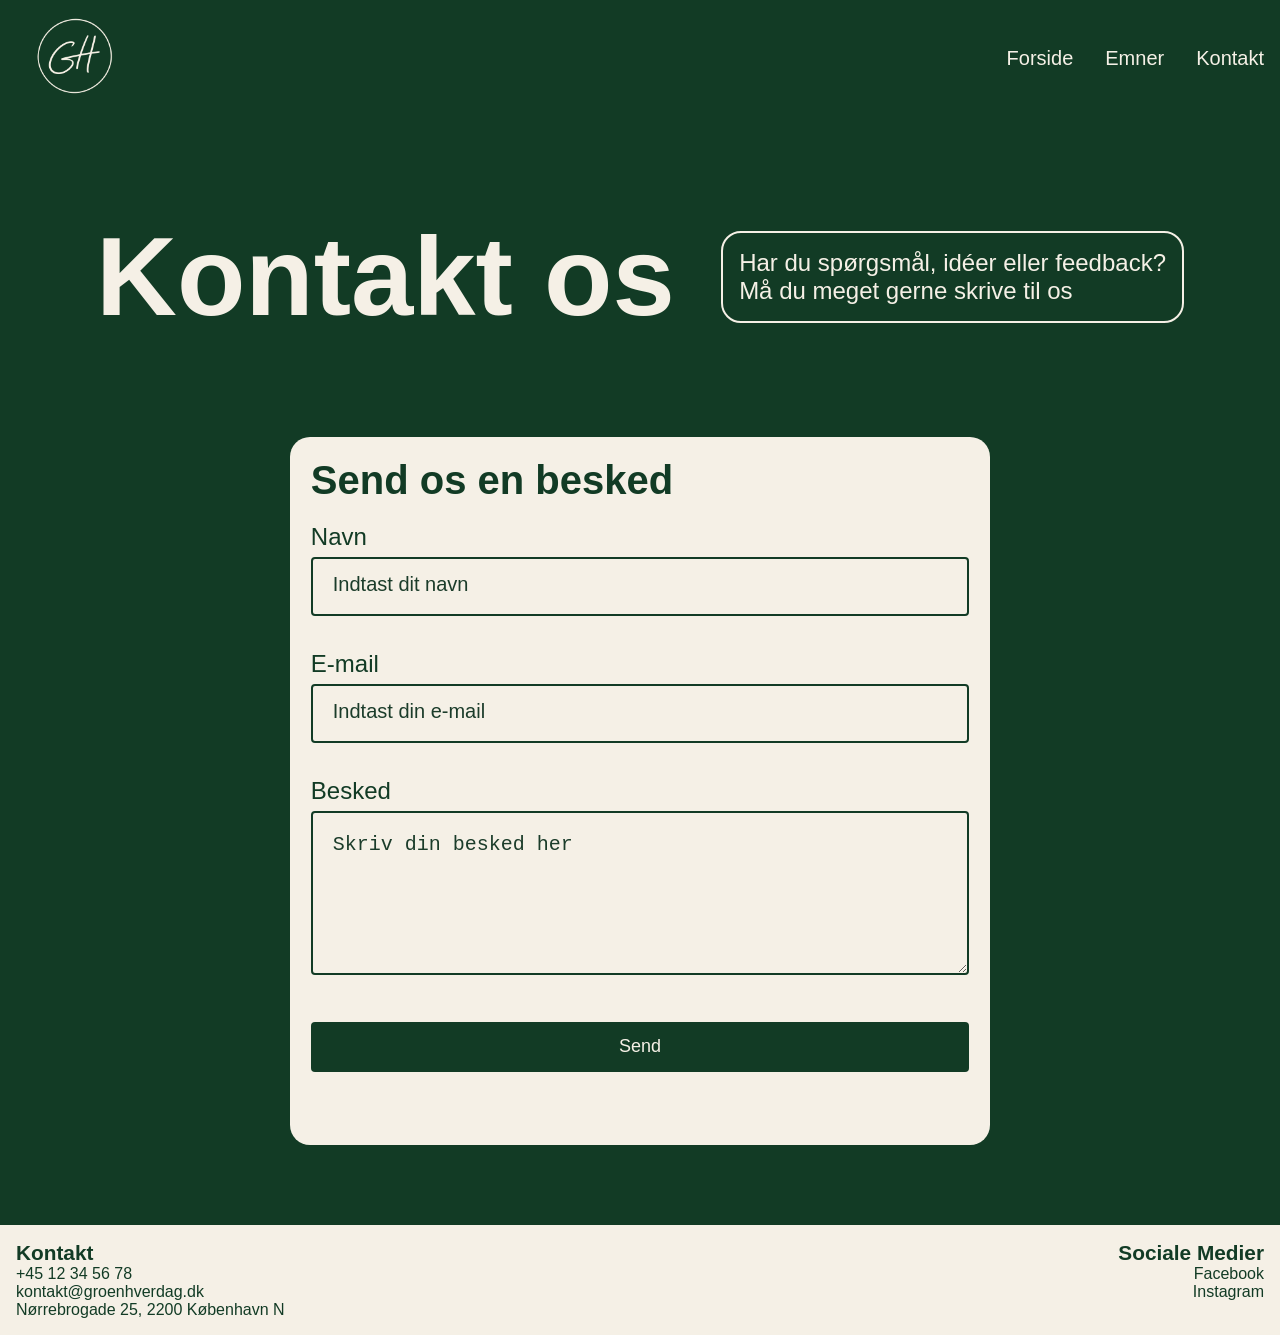
==== kontakt.html @ bbac8c25 "Add files via upload" ====
<!DOCTYPE html>
<html lang="da">
<head>
    <meta charset="UTF-8">
    <meta name="viewport" content="width=device-width, initial-scale=1.0">
    <title>Kontakt</title>
    <link rel="stylesheet" href="css/style.css">
</head>
<body>
    <header>
         <a href="index.html"><img src="img/logo.img.png" alt="Grøn. Hverdag. logo"></a>
        <nav>
            <ul>
                <li><a href="index.html">Forside</a></li>
                <li><a href="mad-og-madspild.html">Emner</a></li>
                <li><a href="kontakt.html">Kontakt</a></li>
            </ul>
        </nav>
    </header>

    <main>
        <section class="hero">
        <h1>Kontakt os</h1>
            <div class="hero-box">
                <p>Har du spørgsmål, idéer eller feedback?<br>Må du meget gerne skrive til os</p>
            </div>
        </section>
    

        <section class="kontakt-form">
            <h2>Send os en besked</h2>
            <form>
                <label for="navn">Navn</label> 
			    <input id="navn" 
                    type="text" 
                    required 
                    placeholder="Indtast dit navn">

                <label for="mail">E-mail</label>
			    <input id="mail" 
                    type="email" 
                    required 
                    placeholder="Indtast din e-mail">

                <label for="besked">Besked</label>
			    <textarea name="besked" 
                    id="besked" 
                    required 
                    placeholder="Skriv din besked her"
                    rows="8" 
                    cols="60"></textarea> 

                <input type="submit" name="submit" value="Send">
            </form>
        </section>
    </main>

     <footer>
        <section class="kontakt">
             <h2>Kontakt</h2>
            <a href="tel: +4512345678">+45 12 34 56 78</a>
            <a href="mailto: kontakt@groenhverdag.dk">kontakt@groenhverdag.dk</a>
            <p>Nørrebrogade 25, 2200 København N</p>
        </section>
           
        <section class="sociale-medier">
            <h2>Sociale Medier</h2>
            <a href="#">Facebook</a>
            <a href="#">Instagram</a>
        </section>
    </footer>
</body>
</html>
---- css/style.css ----
* {
    margin: 0;
    box-sizing: border-box; 
}

/*Generelt*/
body {
    font-family: Arial, Helvetica, sans-serif;
    background-color: #123B25;
}

/*Bileder*/
img {
    max-width: 100%; /*billeder kan aldrig blive større end dens dimensioner*/
    height: auto; /*Bevarer billedernes proportioner.*/
}

/*header*/
header {
    display: flex;
    flex-direction: row; /*placerer logo og navigation under hinanden.*/
    justify-content: space-between;
    align-items: center;
    padding: 1em;
}

header img { /*kalder på img inde i header*/
    width: 120px; 
}

nav ul {
    display: flex;
    justify-content: center;
    gap: 2em;
    list-style: none;
}

nav a {
    text-decoration: none;
    color: #F5F0E6; 
    font-size: 20px;
}

a:hover {
    text-decoration: underline;
    color: #F5F0E6; 
}

/*Footer*/
footer{
    background-color: #F5F0E6;
    padding: 1em;
    display: flex;
    flex-direction: column;
    gap: 2em;
    text-align: center;
}

footer h2{
    background-color: #F5F0E6;
    color: #123B25;
    font-size: 1.3em;
}

footer p {
    background-color: #F5F0E6;
    color: #123B25;
}

footer a {
    background-color: #F5F0E6;
    color: #123B25;
    display: block;
    text-decoration: none;
}

footer a:hover{
    text-decoration: underline;
    color: #123B25;
}
    

/*Hero på allesider*/
.hero {
    display: flex;
    flex-direction: column; /*placerer elementerne under hinanden.*/
    align-items: flex-start; /*starter fra ve*/
    padding: 1em;
    color: #F5F0E6;
}

.hero h1 {
    font-size: 5em;
    padding: 1rem;
}

.hero-box{
    margin: 1rem;
    padding: 1rem;
    border: #F5F0E6 solid 2px;
    border-radius: 20px;
}

.hero-box h2{
    font-size: 1.5em;
}

.hero p {
    font-size: 1.2em;
}

/*FORSIDE*/
/*Hvad er Grøn.Hverdag.? afsnit*/
.groen-hverdag {
    background-color: #F5F0E6;
    border-radius: 20px;
    padding: 1rem;
    margin: 2rem;
}

.groen-hverdag h2 {
    background-color: #F5F0E6; 
    color: #123B25;
    font-size: 2em;
    padding: 1rem;
}

.groen-hverdag p {
    background-color: #F5F0E6; 
    color: #123B25;
    font-size: 1.2em;
    padding: 1rem;
}

/*Find inspiration afsnit*/
.inspiration{
    margin: 1rem;
    padding: 1rem;
}

.inspiration h2 {
    color: #F5F0E6;
    font-size: 2.5em;
    margin-bottom: 0.5rem;
}

.inspiration p {
    color: #F5F0E6;
    font-size: 1.2em;
    margin-bottom: 1em;
}

.inspiration a {
    display: inline-block;
    background-color: #123B25;
    color: #F5F0E6;
    text-decoration: none;
    padding: 0.7em 1em;
    border-radius: 10px;
    margin-top: 0.5em;
    font-size: 1.3em;
}

.inspiration a:hover {
    text-decoration: underline;
    color: #F5F0E6;
}

.inspiration-cards {
    display: flex;
    flex-direction: column;
    gap: 2em;
    
}

.inspiration-cards img{
    border-radius: 10px;
}

.inspiration-cards h3 {
    color: #123B25;
    background-color: #F5F0E6;
    font-size: 2em;
    margin-bottom: 0.5em;
}

.inspiration-cards p {
    color: #123B25;
    background-color: #F5F0E6;
    font-size: 1.2em;
    margin: 0.5em;
} 

.inspiration-card-mad, .inspiration-card-transport {
    background-color: #F5F0E6;
    padding: 2em;
    border-radius: 20px;
}

/*Nyhedsbrev tilmelding*/
.nyhedsbrev {
    background-color: #F5F0E6;
    color: #123B25;
    margin: 2rem;
    padding: 2rem;
    border-radius: 20px;
}

.nyhedsbrev h2 {
    background-color: #F5F0E6;
    color: #123b12;
    font-size: 1.7em;
    margin-bottom: 0.5em;
}

.nyhedsbrev form{
    background-color: #F5F0E6;
    margin-bottom: 0.5em;
}

.nyhedsbrev p {
    background-color: #F5F0E6;
    color: #123b12;
    font-size: 1.2em;
    margin-bottom: 0.5em;
}

.nyhedsbrev input[type=email] {
    background-color: #F5F0E6;
    width: 100%;
    padding: 1.5em;
    border: 2px solid #123B25;
    border-radius: 4px;
    margin-top: 0.5em;
    margin-bottom: 0.5em;
}

.nyhedsbrev input[type=submit] {
    background-color: #123B25;
    color: #F5F0E6;
    padding: 0.8em 1.5em;
    border: none;
    border-radius: 4px;
    width:100%;
    font-size: 18px;
    cursor: pointer; /*viser en hånd, når musen holdes over knappen.*/
}


/*HUSK AT FORKLAR*/
.visually-hidden{
    border: 0;
	clip: rect(0 0 0 0);
	height: 1px;
	margin: -1px;
	overflow: hidden;
	padding: 0;
	position: absolute;
	width: 1px;
}

/*Mad og madspild*/
.tips-box {
    background-color: #F5F0E6;
    border-radius: 20px;
    padding: 2rem;
    margin: 2rem;
}

.tips-box h2{
    background-color: #F5F0E6; 
    color: #123B25;
    font-size: 2em;
    margin-bottom: 0.5em;
}

.tips-box h3 {
    background-color: #F5F0E6; 
    color: #123B25;
    font-size: 1.5em;
    margin-bottom: 0.3rem;
}

.tips-box p {
    background-color: #F5F0E6; 
    color: #123B25;
    font-size: 1.2em;
    margin-bottom: 1em;
}

/*Opskifter afsnit*/
.opskrifter{
    margin: 1rem;
    padding: 1rem;
}

.opskrifter h2 {
    color: #F5F0E6;
    font-size: 2.5em;
    margin-bottom: 0.3em;
}

.opskrifter-cards {
    display: flex;
    flex-direction: column;
    gap: 2em;
}

.opskrifter-cards-1, .opskrifter-cards-2, .opskrifter-cards-3, .opskrifter-cards-4 {
    background-color: #F5F0E6;
    padding: 2em;
    border-radius: 20px;
    margin-bottom: 1em;
}

.opskrifter-cards img{
    border-radius: 10px;
}

.opskrifter-cards h3 {
    color: #123B25;
    background-color: #F5F0E6;
    font-size: 2em;
    margin-bottom: 0.5em;
}

.opskrifter-cards p {
    color: #123B25;
    background-color: #F5F0E6;
    font-size: 1.2em;
    margin: 0.5em ;
} 

.opskrifter a {
    display: inline-block;
    background-color: #123B25;
    color: #F5F0E6;
    text-decoration: none;
    padding: 0.7em 1em;
    border-radius: 10px;
    margin-top: 0.5em;
    font-size: 1.3em;
}

.opskrifter a:hover {
    text-decoration: underline;
    color: #F5F0E6;
}

/*Kontakt-siden*/
.kontakt-form{
    background-color: #F5F0E6;
    color: #123B25;
    padding: 1.3em;
    margin: 2em;
    border-radius: 20px;
    margin-bottom: 5em;
}

.kontakt-form input, .kontakt-form textarea {
    background-color: #F5F0E6;
    width: 100%;
    padding: 1.5em;
    border: 2px solid #123B25;
    border-radius: 4px;
    margin-top: 0.5em;
    margin-bottom: 2.5em;
}

.kontakt-form h2 {
    background-color: #F5F0E6;
    color: #123B25;
    margin-bottom: 0.5em;
    font-size: 2.5em;
}

.kontakt-form form{
    background-color: #F5F0E6;
    color: #123B25;
    margin-bottom: 0.5em;
}

.kontakt-form label {
    background-color: #F5F0E6;
    color: #123B25;
    font-size: 1.5em;
    margin-bottom: 2em;
}

.kontakt-form input[type=submit] {
    background-color: #123B25;
    color: #F5F0E6;
    padding: 0.8em 1.5em;
    border: none;
    border-radius: 4px;
    width:100%;
    font-size: 18px;
    cursor: pointer;
}

::placeholder {
    color: #1b3c2a;
    font-size: 1.5em;
}

input[type=submit]:hover {
  background-color: #C16010;
  transition: 0.5s;
}

/*Desktop-version*/
@media screen and (min-width:769px) {
   /*Footer*/
   footer{
        flex-direction: row;
        justify-content: space-between;
        align-items: start;
        background-color: #F5F0E6;
   }

   .kontakt{
        text-align: left;
   }

   .sociale-medier{
        text-align: right;
   }

    /*Forside*/
    .hero {
        flex-direction: row;
        justify-content: space-between;
        align-items: center;
        margin: 4em;
    }

    .hero h1 {
        font-size: 7em;
    }

    .hero-box h2{
        font-size: 1.8em;
    }

    .hero p {
        font-size: 1.5em;
    }

    .groen-hverdag{
        margin: 6em;
    }

    .inspiration {
        margin: 5em;
    }

    .inspiration-cards {
        flex-direction: row;
        gap: 3em;
    }

    .nyhedsbrev {
        margin: 6.5em;
    }

    .tips-box {
        margin: 5em;
    }

    .opskrifter {
        margin: 4em;
    }

    .opskrifter-cards {
        display: grid;
        grid-template-columns: 1fr 1fr;
        gap: 2em;
    }

    .kontakt-form {
        max-width: 700px;
        margin: 0 auto;
        margin-bottom: 5em;
    }
}
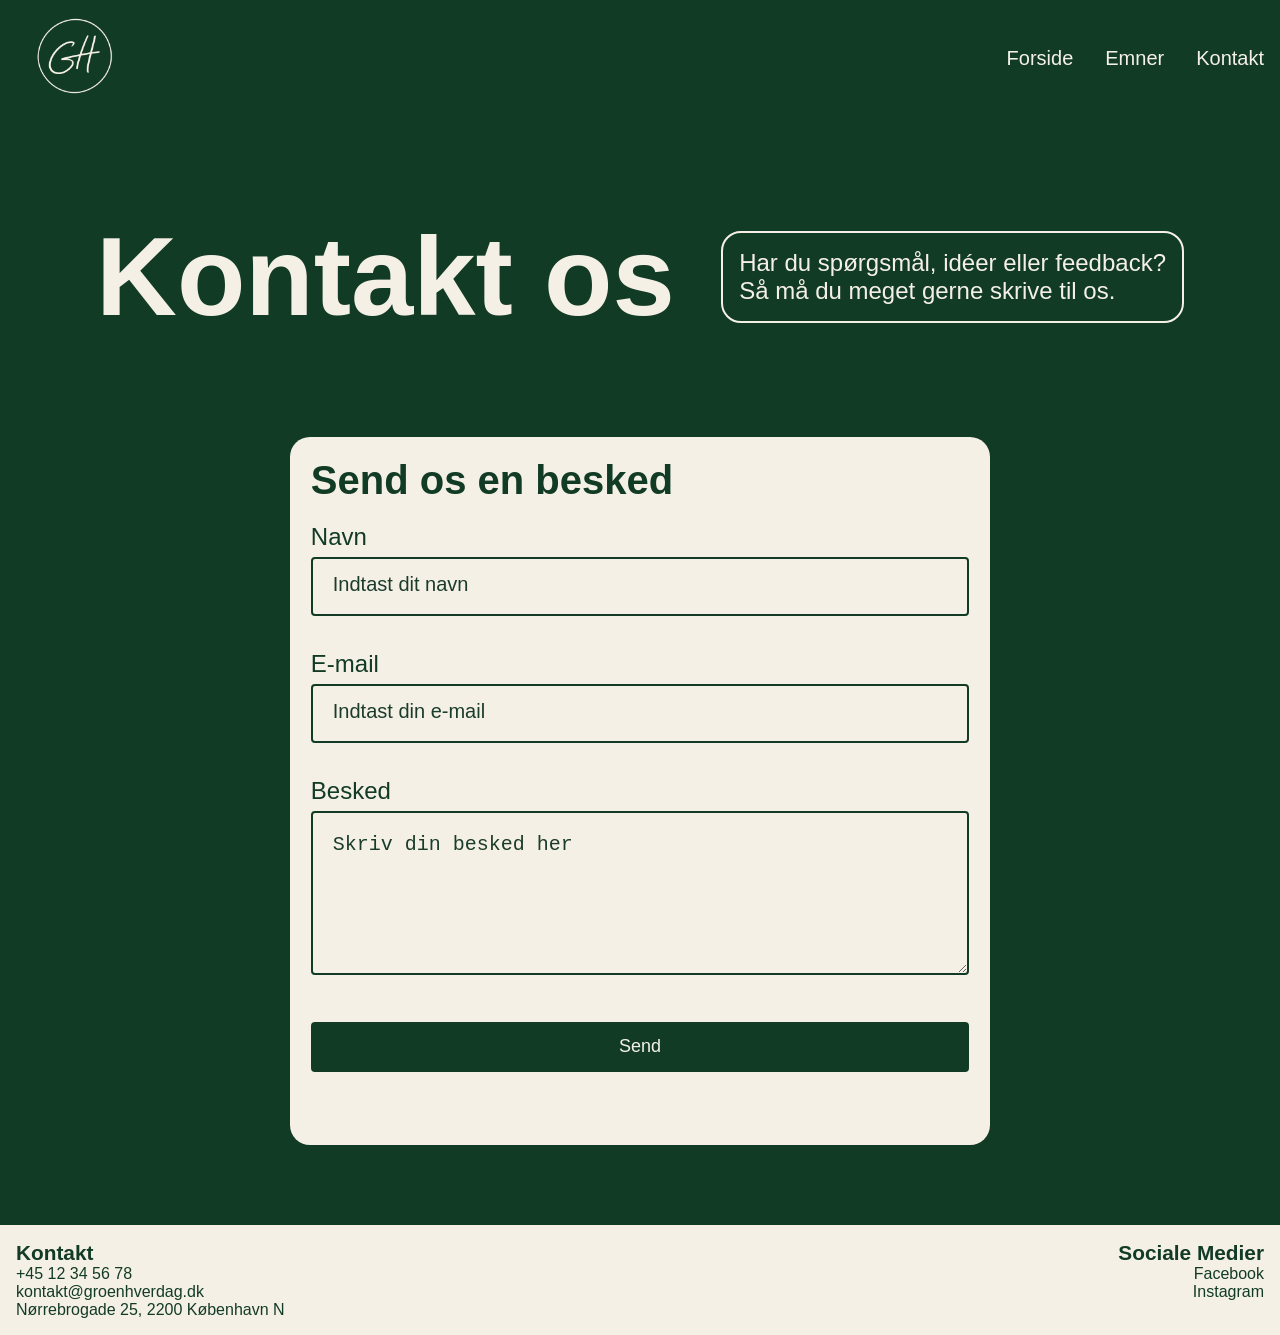
==== commit f2337072: "version 2" ====
--- a/kontakt.html
+++ b/kontakt.html
@@ -22,7 +22,7 @@
         <section class="hero">
         <h1>Kontakt os</h1>
             <div class="hero-box">
-                <p>Har du spørgsmål, idéer eller feedback?<br>Må du meget gerne skrive til os</p>
+                <p>Har du spørgsmål, idéer eller feedback?<br>Så må du meget gerne skrive til os.</p>
             </div>
         </section>
     
@@ -58,8 +58,8 @@
      <footer>
         <section class="kontakt">
              <h2>Kontakt</h2>
-            <a href="tel: +4512345678">+45 12 34 56 78</a>
-            <a href="mailto: kontakt@groenhverdag.dk">kontakt@groenhverdag.dk</a>
+            <a href="tel:+4512345678">+45 12 34 56 78</a>
+            <a href="mailto:kontakt@groenhverdag.dk">kontakt@groenhverdag.dk</a>
             <p>Nørrebrogade 25, 2200 København N</p>
         </section>
            
--- a/css/style.css
+++ b/css/style.css
@@ -404,7 +404,7 @@
 }
 
 input[type=submit]:hover {
-  background-color: #C16010;
+  background-color: #2D6843;
   transition: 0.5s;
 }
 
